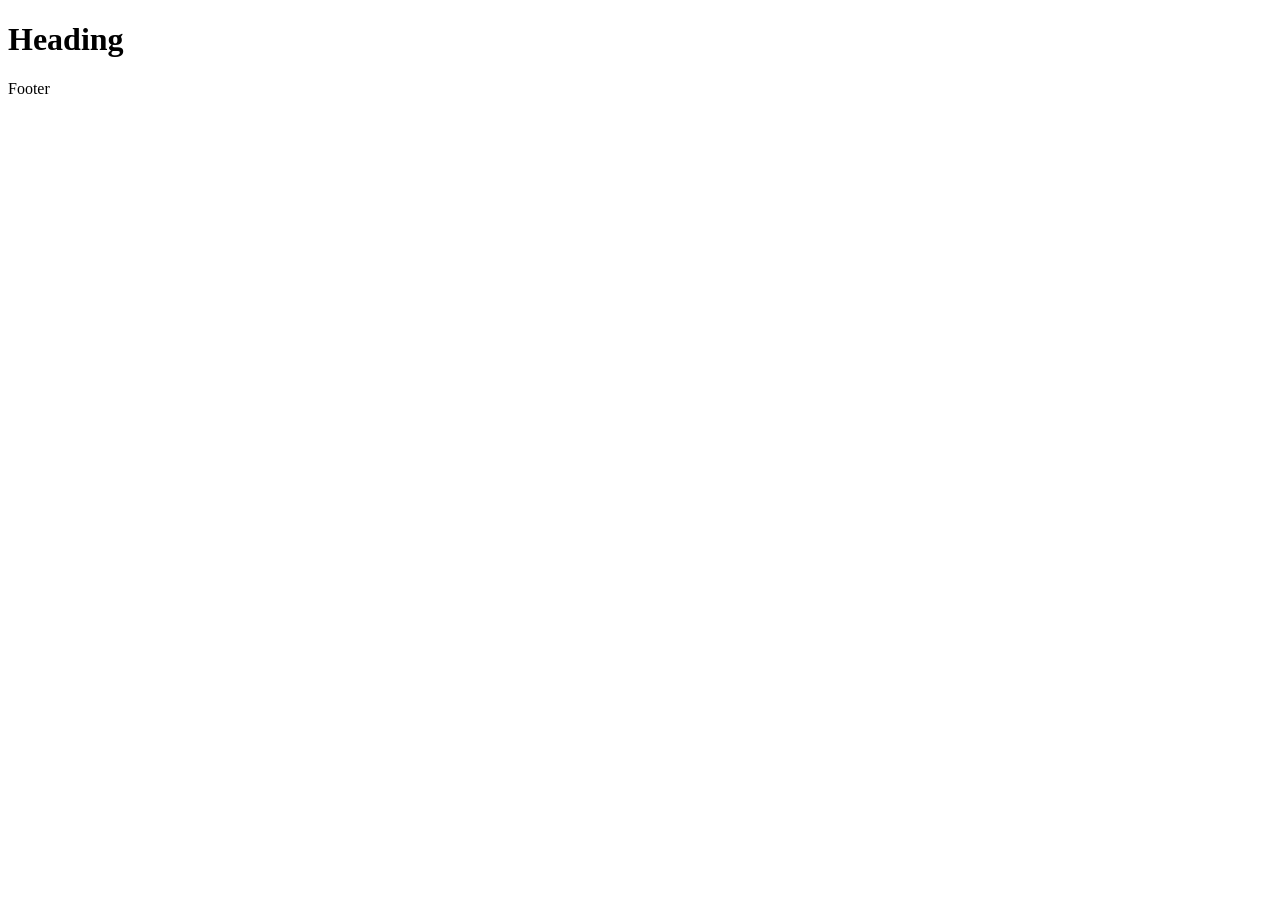
==== index.html @ 829ba76e "Add files via upload" ====
<!DOCTYPE html>
<html lang="en">
<head>
    <meta charset="UTF-8">
    <meta http-equiv="X-UA-Compatible" content="IE=edge">
    <meta name="viewport" content="width=device-width, initial-scale=1.0">

    <title>Document</title>
    <meta name = "description" content="A brief description">
    <meta name="author" content="Your Site Name">

    <!-- Open Graph Protocil for social media-->
    <!--
    <meta property="og:title" content="Page Title">
    <meta property="og:type" content="website">
    <meta property="og:url" content="https://www.mysite">
    <meta property="og:description" content="A brief description">
    <meta property="og:image" content="image.png">
    <meta property="og:locale" content="en_US">
    <meta property="og.site_name" content= "Site Name">
    
    -->

    <!-- Adding icon in the browser -->
    <!-- <link rel="shortcut icon" href="favicon.ico">
    <link rel="shortcut icon" href="favicon.ico" type="image/svg+xml">
    <link rel="apple-touch-icon" href="/apple-touch-icon.png"> -->
    
    <link rel="stylesheet" href="css/style.css">
    


</head>
<body>
    <header>
        <!-- Add website name or logo here -->
    </header>
   
    <nav>
        <!-- Add website navigaation here -->
    </nav>
    <main>
        <!-- Add website main content here -->
        <h1>Heading</h1>
    </main>
    <footer>
        <!-- Add copyright notices and other footer content here  -->
        <p>Footer</p>
    </footer>

    <script src="js/scripts.js"></script>
    
</body>
</html>
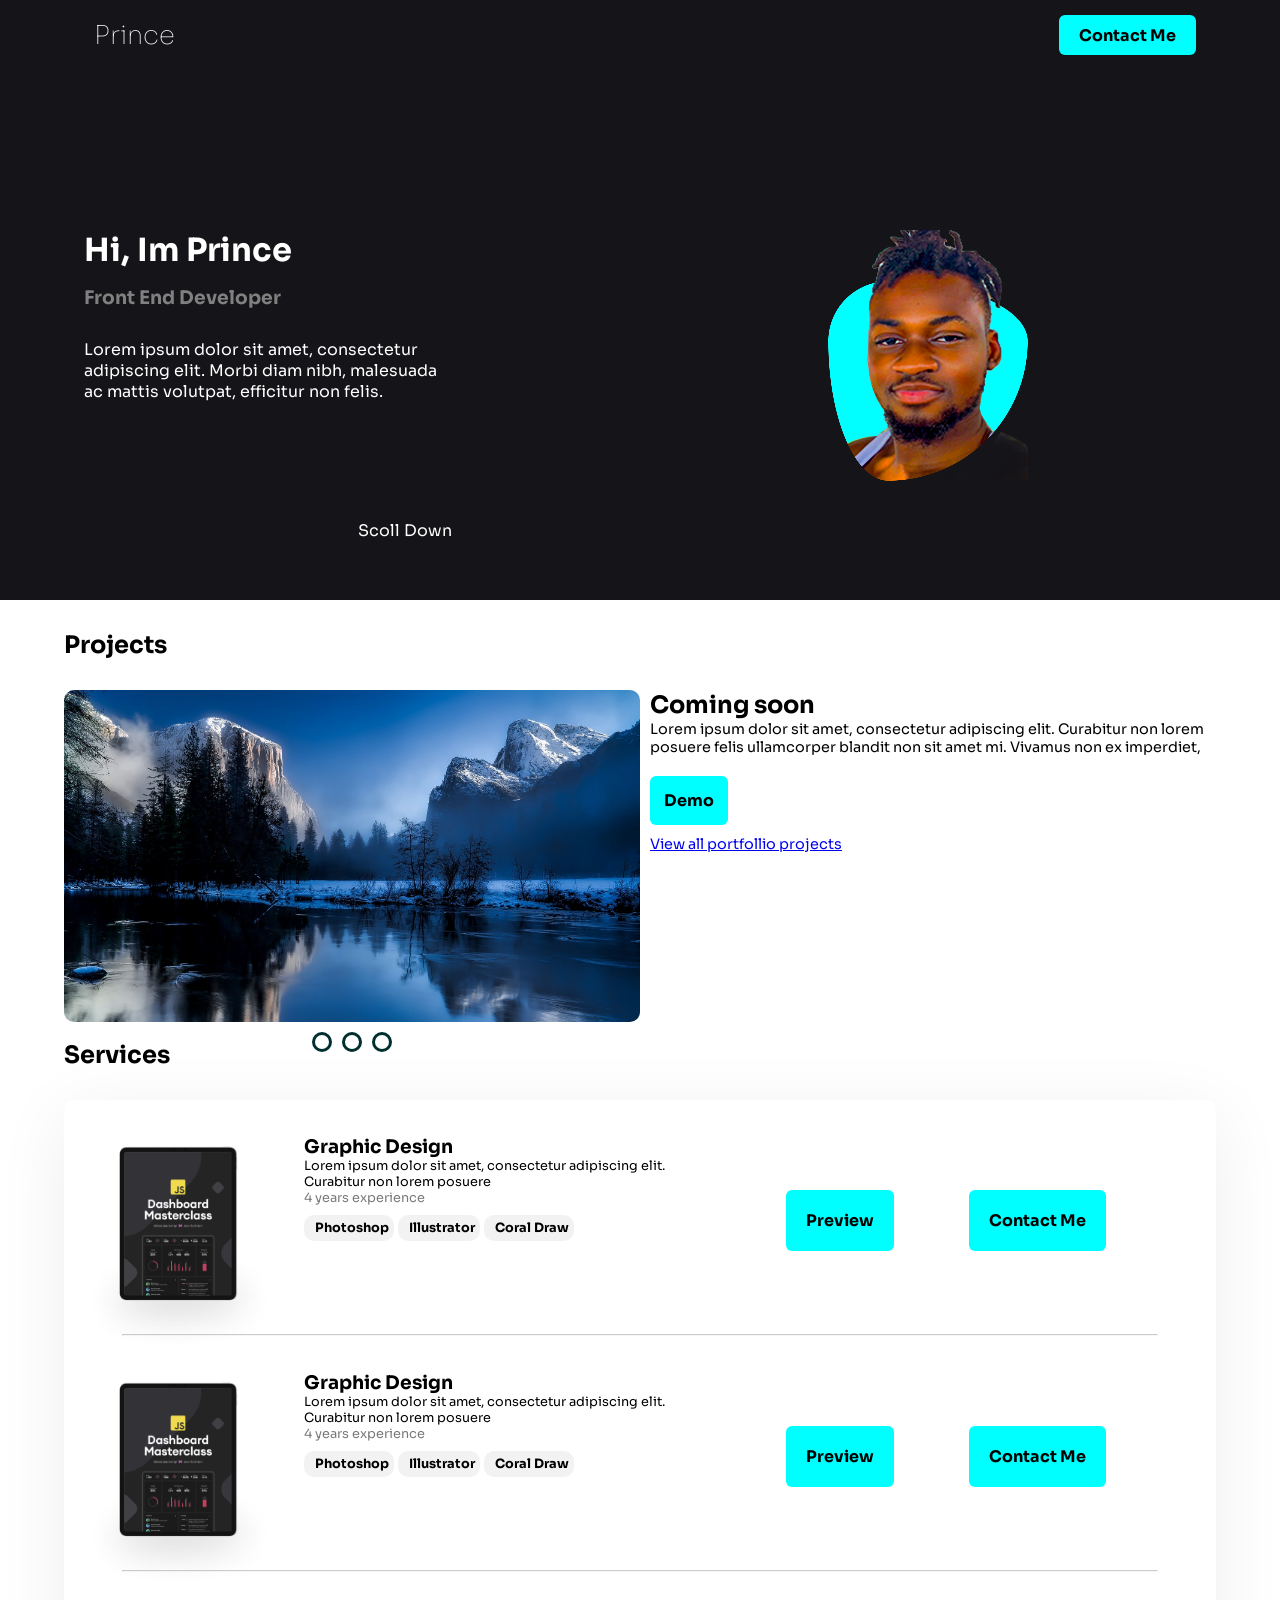
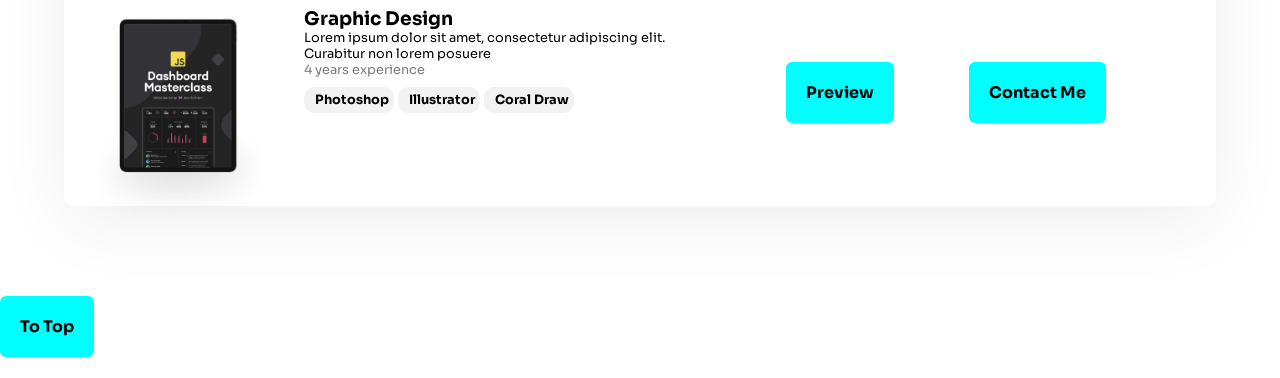
==== commit 994d84c2: "Initial commit" ====
--- a/index.html
+++ b/index.html
@@ -4,11 +4,15 @@
     <meta charset="UTF-8">
     <meta http-equiv="X-UA-Compatible" content="IE=edge">
     <meta name="viewport" content="width=device-width, initial-scale=1.0">
+    <meta name="viewport" content="user-scalable=no, width=device-width, initial-scale=1.0" />
+    <meta name="apple-mobile-web-app-capable" content="yes" />
 
     <title>Document</title>
     <meta name = "description" content="A brief description">
-    <meta name="author" content="Your Site Name">
-
+    <meta name="author" content="Prince Forson">
+    <link rel="stylesheet" href="https://unicons.iconscout.com/release/v4.0.0/css/line.css">
+    <link rel="stylesheet" href="https://cdnjs.cloudflare.com/ajax/libs/animate.css/4.1.1/animate.min.css" />
+    <link rel="stylesheet" href="https://cdn.jsdelivr.net/npm/swiper@8/swiper-bundle.min.css"/>
     <!-- Open Graph Protocil for social media-->
     <!--
     <meta property="og:title" content="Page Title">
@@ -27,28 +31,229 @@
     <link rel="apple-touch-icon" href="/apple-touch-icon.png"> -->
     
     <link rel="stylesheet" href="css/style.css">
+    <link rel="stylesheet" href="css/slides.css">
     
 
 
 </head>
 <body>
+
+    <div class="main-container">
+    <div class="container">
     <header>
         <!-- Add website name or logo here -->
+
+        
+      <div class="header-area">
+
+        <h1 class = "logo">Prince</h1>
+
+        <div class="nav-area">
+        <i class="uil uil-instagram icon"></i>
+        <i class="uil uil-linkedin-alt icon"></i>
+        <i class="uil uil-twitter-alt icon"></i>
+        </div>
+
+        <button >Contact Me</button>
+
+       
+
+      </div>
+      <div class="heading-body">
+      <div class="heading-intro">
+        <h1>Hi, Im Prince</h1>
+        <h3>Front End Developer</h3>
+        
+        <p id="dis">Lorem ipsum dolor sit amet, consectetur</br> adipiscing elit. Morbi diam nibh, malesuada </br>ac mattis volutpat, efficitur non felis.</p>
+            
+    </div>
+
+        <div class="image-container">
+        <div class="heading-image">
+            <img src="img/prince-web.png" alt="" srcset="">
+            
+        </div>
+    </div>
+        </div>
+        <div class="scrol" id="scroll">Scoll Down <i class="uil uil-arrow-down"></i></div>
+    
+
     </header>
+
    
-    <nav>
-        <!-- Add website navigaation here -->
-    </nav>
+  
     <main>
+        <div class="main-area">
+            <h1>Projects</h1>
+
+<!-- firts project item starts here -->
+            <div class="projects-container">
+
+                <div class="left">
+
+                    <!-- slider area -->
+                     
+    <div class="slider">
+        <div class="images">
+            <input type="radio" name="slide" id="img1" checked>
+            <input type="radio" name="slide" id="img2">
+            <input type="radio" name="slide" id="img3">
+        
+
+            <img src="img/1.jpg" class="m1" alt="img1">
+            <img src="img/2.jpg" class="m2" alt="img2">
+            <img src="img/3.jpg" class="m3" alt="img3">
+          
+        </div>
+       
+    </div>
+    <div class="dots">
+        <label for="img1"></label>
+        <label for="img2"></label>
+        <label for="img3"></label>
+  
+    </div>
+    
+                    <!-- slider area -->
+             
+                </div>
+                <div class="right">
+                 <h2>Coming soon</h2>
+                 <p>Lorem ipsum dolor sit amet, consectetur adipiscing elit. Curabitur non lorem posuere felis ullamcorper blandit non sit amet mi. Vivamus non ex imperdiet, </p>
+                 <button >Demo  <i class="uil uil-arrow-right"></i></button>
+               
+                <p id="all"><a href="#">View all portfollio projects</a></p>
+                </div>
+            </div>
+
+            <!-- First ptoject item ends here -->
+
+
+          
+<div class="services"> 
+
+    <h2>Services</h2>
+
+    <div class="desktop-services">
+
+        
+
+        <!-- first service starts here -->
+        <div class="graphic-design graphic-mobile ">
+            <div class="image-design gd"><img src="img/cover-js-course-5.png" alt="" srcset=""></div>
+            <div class="text-info gd">
+                <h3>Graphic Design</h3>
+                <p>Lorem ipsum dolor sit amet, consectetur adipiscing elit.  <br>Curabitur non lorem posuere</p>
+                <p id="four">4 years experience</p>
+                <div class="skills">
+            
+                <span class="round"><i class="uil uil-palette col"></i> Photoshop</span> <span class="round"> <i class="uil uil-palette col"></i>Illustrator</span> <span class="round"> <i class="uil uil-palette col"></i>Coral Draw</span> 
+                
+           
+            </div>
+            
+            
+            </div>
+            <div class="mobile-btn">
+                <div class="priview gd"><button class="btn">Preview</button></div>
+                <div class="contact-me gd"><button class="btn" id="">Contact Me</button></div>
+
+            </div>
+            <div class="priview gd mobile-btns"><button class="btn">Preview</button></div>
+            <div class="contact-me gd mobile-btns"><button class="btn" id="">Contact Me</button></div>
+        </div>
+   
+
+        <!-- first service ends here -->
+        <div class="line-3">
+            <hr>
+          </div>
+
+          <!-- second service starts here -->
+          <div class="graphic-design graphic-mobile ">
+            <div class="image-design gd"><img src="img/cover-js-course-5.png" alt="" srcset=""></div>
+            <div class="text-info gd">
+                <h3>Graphic Design</h3>
+                <p>Lorem ipsum dolor sit amet, consectetur adipiscing elit.  <br>Curabitur non lorem posuere</p>
+                <p id="four">4 years experience</p>
+                <div class="skills">
+            
+                <span class="round"><i class="uil uil-palette col"></i> Photoshop</span> <span class="round"> <i class="uil uil-palette col"></i>Illustrator</span> <span class="round"> <i class="uil uil-palette col"></i>Coral Draw</span> 
+                
+           
+            </div>
+            
+            
+            </div>
+            <div class="mobile-btn">
+                <div class="priview gd"><button class="btn">Preview</button></div>
+                <div class="contact-me gd"><button class="btn" id="">Contact Me</button></div>
+
+            </div>
+            <div class="priview gd mobile-btns"><button class="btn">Preview</button></div>
+            <div class="contact-me gd mobile-btns"><button class="btn" id="">Contact Me</button></div>
+        </div>
+        <!-- second service ends here -->
+        <div class="line-3">
+            <hr>
+          </div>
+          <!-- third service starts here -->
+          <div class="graphic-design graphic-mobile ">
+            <div class="image-design gd"><img src="img/cover-js-course-5.png" alt="" srcset=""></div>
+            <div class="text-info gd">
+                <h3>Graphic Design</h3>
+                <p>Lorem ipsum dolor sit amet, consectetur adipiscing elit.  <br>Curabitur non lorem posuere</p>
+                <p id="four">4 years experience</p>
+                <div class="skills">
+            
+                <span class="round"><i class="uil uil-palette col"></i> Photoshop</span> <span class="round"> <i class="uil uil-palette col"></i>Illustrator</span> <span class="round"> <i class="uil uil-palette col"></i>Coral Draw</span> 
+                
+           
+            </div>
+            
+            
+            </div>
+            <div class="mobile-btn">
+                <div class="priview gd"><button class="btn">Preview</button></div>
+                <div class="contact-me gd"><button class="btn" id="">Contact Me</button></div>
+
+            </div>
+            <div class="priview gd mobile-btns"><button class="btn">Preview</button></div>
+            <div class="contact-me gd mobile-btns"><button class="btn" id="">Contact Me</button></div>
+        </div>
+
+        <!-- second service ends here -->
+    </div>
+    </div>
+    </div>
+</div>
+</div>
+
+<!-- sevices ends here -->
+
+
+
+                </div>
+
+            </div>
+              <!-- slider starts ends -->
+
+        </div>
+    </div>
         <!-- Add website main content here -->
-        <h1>Heading</h1>
+        <button class="btn" id="top">To Top</button> 
     </main>
+   
     <footer>
         <!-- Add copyright notices and other footer content here  -->
         <p>Footer</p>
     </footer>
+</div>
 
     <script src="js/scripts.js"></script>
-    
+    <script src="js/smooth-scrollbar.js"></script>
+  
+    <script src="https://cdn.jsdelivr.net/npm/swiper@8/swiper-bundle.min.js"></script>
+</div>
 </body>
 </html>
--- a/css/style.css
+++ b/css/style.css
@@ -0,0 +1,434 @@
+@import url('https://fonts.googleapis.com/css2?family=Poppins:wght@300&family=Roboto:ital,wght@1,300;1,400&family=Sora:wght@300&display=swap');
+
+*{
+    margin: 0;
+    padding: 0;
+    font-family: 'Sora', sans-serif;
+    box-sizing: border-box;
+
+}
+body{
+    overflow-x: hidden;
+    width: 100%;
+}
+
+.main-container{
+    
+}
+.header-area {
+    display: flex;
+    height:70px;
+    width: 50%;
+    margin: auto;
+    align-items: center;
+    justify-content: space-between;
+    padding-right: 20px;
+    padding-left: 20px;
+   
+
+}
+.icon , .logo{
+    font-size: 26px;
+    padding-left: 10px;
+    color: white;
+    cursor: pointer;
+    font-weight: lighter;
+}
+
+.icon:hover{
+    color: aqua;
+}
+
+.header-area > button{
+    height: 30px;
+}
+
+header{
+ height: 600px;
+ background-color:#151418;
+ position: relative;
+
+}
+
+.scrol,.heading-intro > h1 ,p{
+
+    color: white;
+  
+
+}
+.heading-intro{
+
+   
+   
+    
+padding-left: 20px;
+}
+
+.heading-intro > h3 {
+    padding-top: 16px;
+    color: gray;
+}
+#dis {
+    padding-top:30px;
+}
+.heading-body{
+    display: flex;
+    width: 50%;
+    margin: auto;
+    padding-top: 160px;
+    justify-content:space-between;
+   flex-wrap: wrap;
+}
+
+.heading-image{
+    
+   
+    width: 200px;
+    height: 200px;
+   
+    margin:auto;
+  
+}
+
+.image-container{
+    width:50%;
+   
+
+}
+
+.scrol{
+    width:50%;
+    margin: auto;
+    padding-left: 38px;
+    padding-top: 90px;
+
+}
+
+button{
+    cursor: pointer;
+}
+
+
+
+.main-area{
+
+    padding-top:30px;
+    width: 50%;
+    margin: auto;
+}
+.main-area > h1{
+    padding-bottom: 30px;
+    font-size:1.5rem;
+
+}
+
+.projects-container{
+    display: grid;
+  grid-template-columns: 50% auto;
+    gap: 10px;
+}
+.left{
+
+    height: 300px;
+  
+
+   
+}
+.right p {
+ 
+
+    color: black;
+    font-size:0.9rem;
+  
+
+}
+
+
+button{
+    display: flex;
+    justify-content: center;
+    align-items:center;
+    background-color: aqua;
+    border: 0px;
+    border-radius: 6px;
+    font-size:1rem;
+    font-weight:bolder;
+    
+padding: 20px;
+
+
+}
+.right > button{
+    display: flex;
+    justify-content: center;
+    align-items:center;
+    background-color: aqua;
+    border: 0px;
+    border-radius: 6px;
+    font-size:1rem;
+    font-weight:bolder;
+    
+padding: 14px;
+transition: 0.2s;
+
+}
+.right > p{
+    padding-bottom: 20px;
+}
+
+#all{
+    margin-top: 10px;
+}
+button:hover{
+    background-color: rgb(26, 248, 248);
+
+}
+.services{
+    margin-top: 50px;
+}
+
+#scroll{
+    position: relative;
+    animation: bounce 2s infinite;
+}
+
+@keyframes bounce {
+    0%{
+        transform: translateY(0);
+    }
+    50%{
+        transform: translateY(-30px);
+    }
+
+    100%{
+        transform:translateY(0);
+    }
+}
+
+.desktop-services{
+    margin-top: 30px;
+    background-color: white;
+    display: flex;
+    flex-direction: column;
+ 
+   
+    border-radius: 10px;
+    box-shadow: rgb(238, 238, 238) 0px 15px 72px;
+
+}
+
+.graphic-design, .web-design{
+    display: grid;
+    grid-template-columns: 20% auto 15% auto;
+    gap: 10px;
+   height: 234px;
+   width: 100%;
+}
+.graphic-design img{
+    width: 100%;
+    height: 100%;
+    object-fit: cover;
+
+}
+
+.mobile-btn{
+    display:none;
+}
+.gd > p{
+   color:black;
+   font-size:0.8rem;
+}
+.line-3 hr{
+    opacity:50%;
+    width:90%;
+    margin: auto;
+
+}
+.mobile-mtn{
+   
+}
+.round{
+  
+    font-size: 0.8rem;
+    background-color: rgba(230, 230, 230, 0.527);
+    padding: 5px;
+    border-radius: 10px;
+    font-weight:bolder;
+}
+.col{
+    color: rgb(2, 150, 150);
+    margin-right: 6px;
+}
+.text-info ,.btn{
+    margin-top: 35px;
+}
+.skills{
+    margin-top: 10px;
+    margin-bottom: 20px;
+}
+#four{
+    color:rgba(0, 0, 0, 0.527);
+}
+.btn{
+    margin-top:90px;
+}
+
+
+
+@media (max-width: 1470px){
+
+  
+
+    .heading-body, .main-area{
+        width: 90%;
+        margin: auto;
+      
+
+    }
+    .header-area{
+        width: 90%;
+    }
+
+}
+
+@media (max-width: 850px){
+
+    header{
+        height: 780px;
+
+    }
+
+}
+@media (max-width: 788px){
+
+    *{
+
+        font-family: Poppins;
+
+    }
+
+    .heading-body{
+        display: flex;
+        flex-direction: row;
+        justify-content: center;
+        align-items: center;
+        margin-top: -80px;
+      
+    }
+    .heading-intro{
+        display: flex;
+        flex-direction: column;
+        align-items: center;
+    }
+    .heading-intro h1{
+
+        font-size:3rem;
+
+    }
+
+    .heading-intro h3{
+        margin-top: -20px;
+        font-size: 1.1rem;
+    }
+
+    #dis{
+        font-size: 0.9rem;
+        line-height: 1.2rem;
+        text-align: center;
+        margin-top: -10px;
+    }
+    .image-container{
+        margin-top: 25px;
+        height: 100%;
+    }
+
+
+    #scroll{
+        font-size: 1.4rem;
+    }
+
+    
+    .graphic-design, .web-design{
+       display: none;
+    
+     
+    
+    }
+  .graphic-mobile{
+    height: 100%;
+    background-color: white;
+    padding-bottom: 20px;
+    
+    width: 100%;
+    display: flex;
+    flex-direction: column;
+    align-items: center;
+    margin-bottom: 40px;
+    border-radius: 10px;
+    box-shadow: rgb(238, 238, 238) 0px 15px 72px;
+   
+  }
+  .text-info {
+    margin-top: -50px;
+    line-height: 17px;
+}
+
+.btn{
+    margin-top: 10px;
+}
+.line-3 hr{
+    display:none;
+}
+
+
+.mobile-btns{
+    display: none;
+}
+.mobile-btn{
+    display: flex;
+   gap: 20px;
+}
+.graphic-design img{
+    width: 100%;
+    height: 100%;
+    object-fit: cover;
+
+
+}
+.text-info h3{
+    font-weight: 900px;
+    font-style: bold;;
+    text-align: center;
+    margin-top: -20px;
+    margin-bottom: 15px;
+
+}
+
+button{
+    color:black;
+    font-size: 0.9rem;
+}
+
+.round{
+    font-size:0.6rem;
+ 
+}
+.skills{
+    margin-top: 0px;
+  
+    margin: 10px;
+    gap: 10px;
+    
+    display: flex;
+    justify-content: center;
+}
+.projects-container{
+    display: flex;
+ flex-direction: column;
+
+    gap: 10px;
+}
+}
+
+
+
--- a/css/slides.css
+++ b/css/slides.css
@@ -0,0 +1,61 @@
+.slider{
+   
+ 
+    overflow: hidden;
+    border-radius: 10px;
+    
+}
+
+.images{
+   display:flex;
+    width: 100%;
+  
+    
+
+    
+}
+
+.images img{
+   height: inherit;
+    width: 100%;
+    transition: all 0.15s ease;
+    object-fit: cover;
+    
+}
+
+
+.images input{
+    display: none;
+}
+
+.dots{
+    display: flex;
+    justify-content: center;
+    margin: 5px;
+
+}
+
+.dots label{
+    height: 20px;
+    width: 20px;
+    border-radius: 50%;
+    border: solid rgb(1, 46, 46) 3px;
+    cursor: pointer;
+    transition: all 0.15s ease;
+    margin: 5px;
+}
+
+.dots label:hover{
+    background-color:rgb(1, 65, 65);
+}
+
+#img1:checked ~.m1{
+    margin-left: 0;
+}
+#img2:checked ~.m2{
+    margin-left: -100%;
+}
+#img3:checked ~.m3{
+    margin-left: -200%;
+}
+
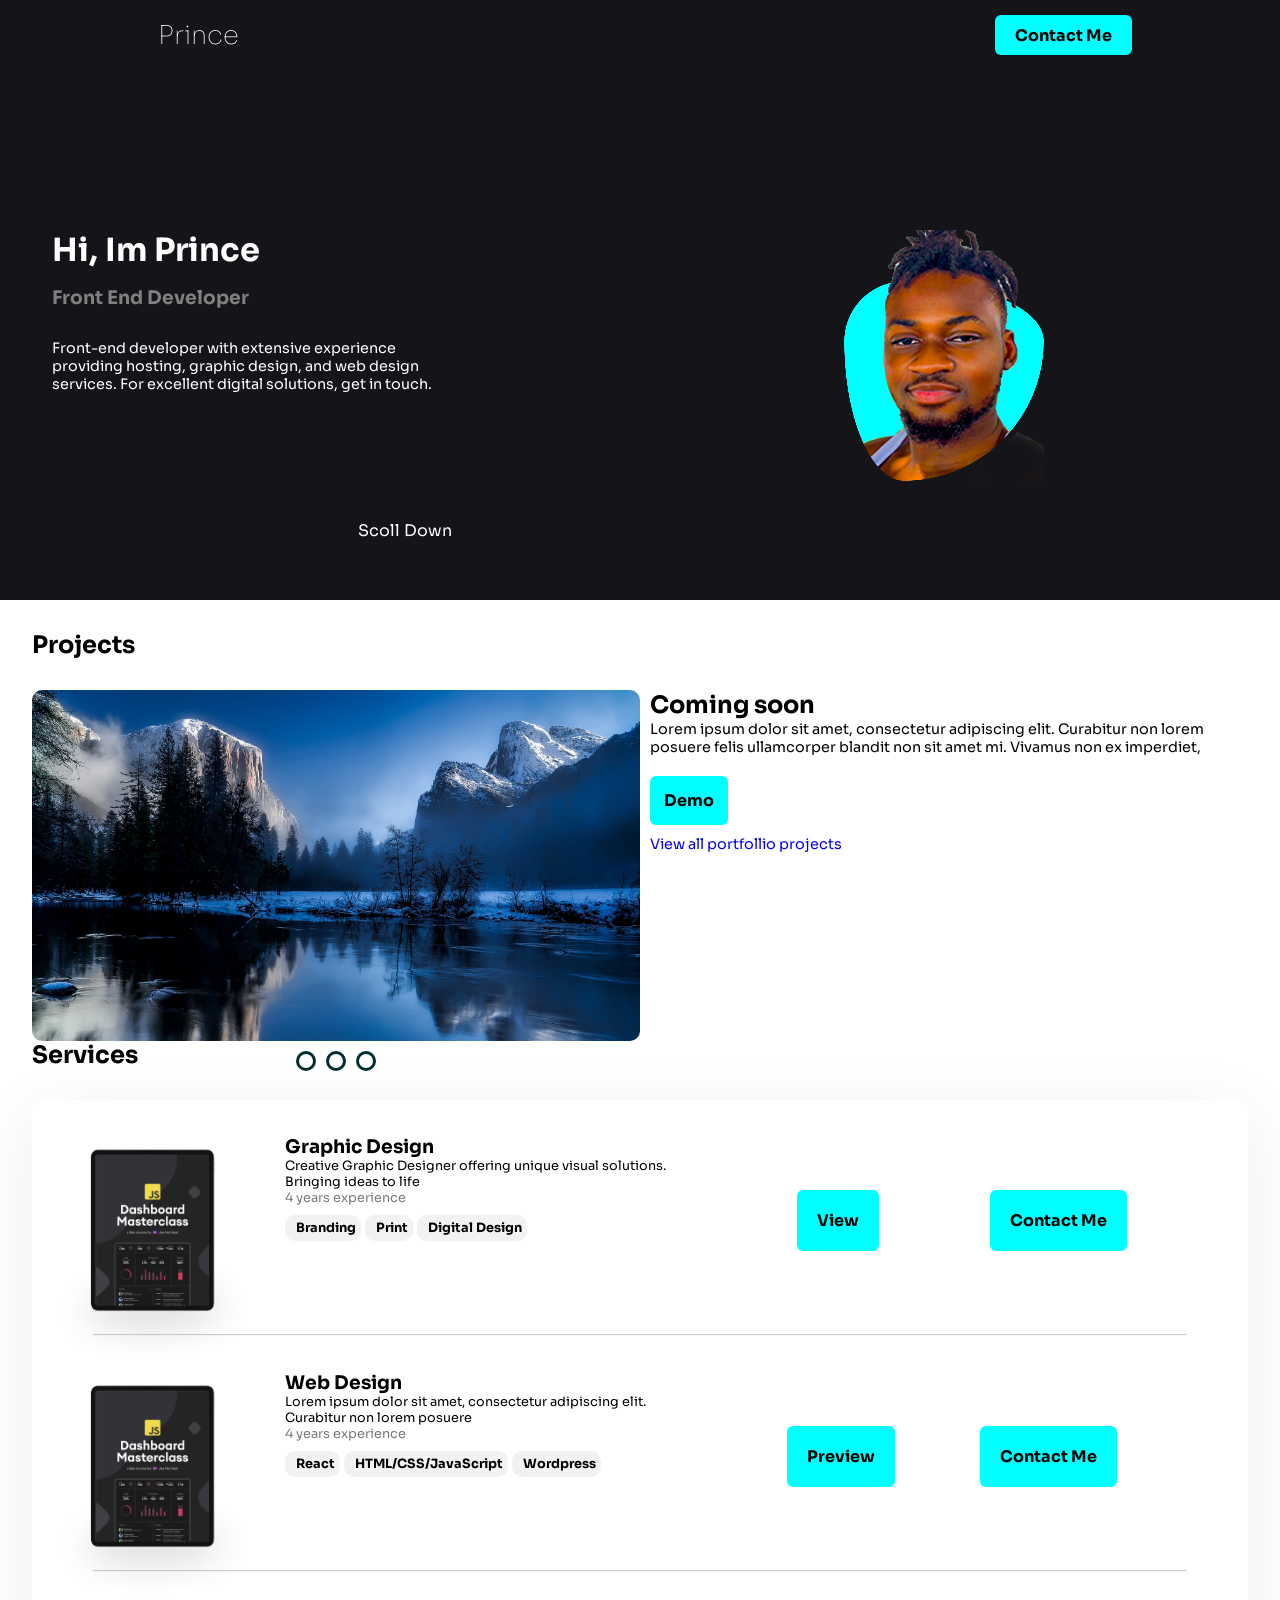
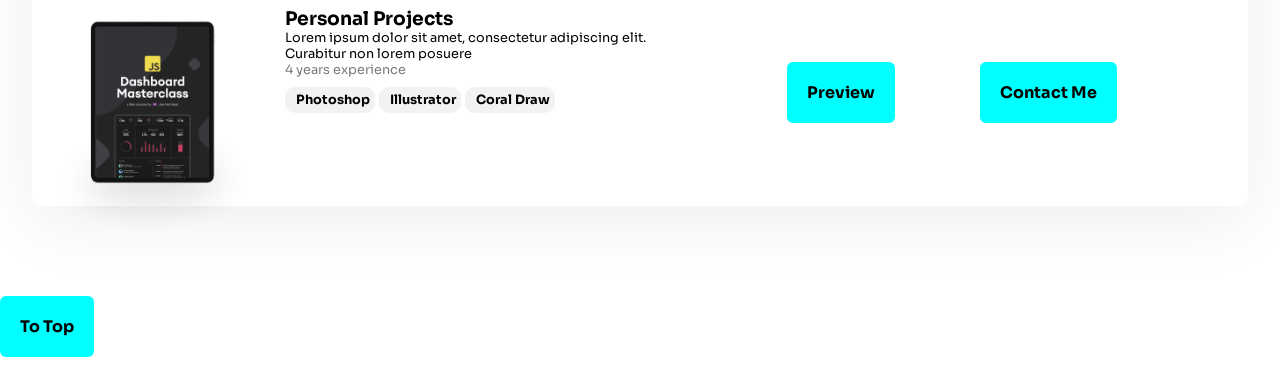
==== commit fb8673c0: "updated files" ====
--- a/index.html
+++ b/index.html
@@ -7,8 +7,8 @@
     <meta name="viewport" content="user-scalable=no, width=device-width, initial-scale=1.0" />
     <meta name="apple-mobile-web-app-capable" content="yes" />
 
-    <title>Document</title>
-    <meta name = "description" content="A brief description">
+    <title>princewebgrap.com|Personal Website</title>
+    <meta name = "description" content="Front-end developer with extensive experience providing professional hosting, graphic design, and web design services. specializing in building intuitive and dynamic websites. For excellent digital solutions, get in touch.">
     <meta name="author" content="Prince Forson">
     <link rel="stylesheet" href="https://unicons.iconscout.com/release/v4.0.0/css/line.css">
     <link rel="stylesheet" href="https://cdnjs.cloudflare.com/ajax/libs/animate.css/4.1.1/animate.min.css" />
@@ -49,9 +49,10 @@
         <h1 class = "logo">Prince</h1>
 
         <div class="nav-area">
-        <i class="uil uil-instagram icon"></i>
-        <i class="uil uil-linkedin-alt icon"></i>
-        <i class="uil uil-twitter-alt icon"></i>
+        
+        <a href="https://www.instagram.com/princewebgraphics/"><i class="uil uil-instagram icon"></i></a>
+        <a href="https://www.linkedin.com/in/prince-forson-86b096232"><i class="uil uil-linkedin-alt icon"></i></a>
+        <a href="https://twitter.com/Gun_Shot12"><i class="uil uil-twitter-alt icon"></i></a>
         </div>
 
         <button >Contact Me</button>
@@ -64,7 +65,7 @@
         <h1>Hi, Im Prince</h1>
         <h3>Front End Developer</h3>
         
-        <p id="dis">Lorem ipsum dolor sit amet, consectetur</br> adipiscing elit. Morbi diam nibh, malesuada </br>ac mattis volutpat, efficitur non felis.</p>
+        <p id="dis">Front-end developer with extensive experience </br>providing hosting, graphic design, and web design </br>services. For excellent digital solutions, get in touch.</p>
             
     </div>
 
@@ -120,7 +121,7 @@
                 <div class="right">
                  <h2>Coming soon</h2>
                  <p>Lorem ipsum dolor sit amet, consectetur adipiscing elit. Curabitur non lorem posuere felis ullamcorper blandit non sit amet mi. Vivamus non ex imperdiet, </p>
-                 <button >Demo  <i class="uil uil-arrow-right"></i></button>
+                 <button class = "demo">Demo  <i class="uil uil-arrow-right"></i></button>
                
                 <p id="all"><a href="#">View all portfollio projects</a></p>
                 </div>
@@ -143,11 +144,11 @@
             <div class="image-design gd"><img src="img/cover-js-course-5.png" alt="" srcset=""></div>
             <div class="text-info gd">
                 <h3>Graphic Design</h3>
-                <p>Lorem ipsum dolor sit amet, consectetur adipiscing elit.  <br>Curabitur non lorem posuere</p>
+                <p>Creative Graphic Designer offering unique visual solutions.  <br>Bringing ideas to life </p>
                 <p id="four">4 years experience</p>
                 <div class="skills">
             
-                <span class="round"><i class="uil uil-palette col"></i> Photoshop</span> <span class="round"> <i class="uil uil-palette col"></i>Illustrator</span> <span class="round"> <i class="uil uil-palette col"></i>Coral Draw</span> 
+                <span class="round"><i class="uil uil-palette col"></i> Branding</span> <span class="round"> <i class="uil uil-palette col"></i>Print</span> <span class="round"> <i class="uil uil-palette col"></i>Digital Design</span> 
                 
            
             </div>
@@ -155,11 +156,11 @@
             
             </div>
             <div class="mobile-btn">
-                <div class="priview gd"><button class="btn">Preview</button></div>
+                <div class="priview gd"><a href="graphics.html"><button class="btn">View</button></a></div>
                 <div class="contact-me gd"><button class="btn" id="">Contact Me</button></div>
 
             </div>
-            <div class="priview gd mobile-btns"><button class="btn">Preview</button></div>
+            <div class="priview gd mobile-btns"><a href="graphics.html"><button class="btn">View</button></a></div>
             <div class="contact-me gd mobile-btns"><button class="btn" id="">Contact Me</button></div>
         </div>
    
@@ -173,12 +174,12 @@
           <div class="graphic-design graphic-mobile ">
             <div class="image-design gd"><img src="img/cover-js-course-5.png" alt="" srcset=""></div>
             <div class="text-info gd">
-                <h3>Graphic Design</h3>
+                <h3>Web Design</h3>
                 <p>Lorem ipsum dolor sit amet, consectetur adipiscing elit.  <br>Curabitur non lorem posuere</p>
                 <p id="four">4 years experience</p>
                 <div class="skills">
             
-                <span class="round"><i class="uil uil-palette col"></i> Photoshop</span> <span class="round"> <i class="uil uil-palette col"></i>Illustrator</span> <span class="round"> <i class="uil uil-palette col"></i>Coral Draw</span> 
+                <span class="round"><i class="uil uil-palette col"></i> React</span> <span class="round"> <i class="uil uil-palette col"></i>HTML/CSS/JavaScript</span> <span class="round"> <i class="uil uil-palette col"></i>Wordpress</span> 
                 
            
             </div>
@@ -201,7 +202,7 @@
           <div class="graphic-design graphic-mobile ">
             <div class="image-design gd"><img src="img/cover-js-course-5.png" alt="" srcset=""></div>
             <div class="text-info gd">
-                <h3>Graphic Design</h3>
+                <h3>Personal Projects</h3>
                 <p>Lorem ipsum dolor sit amet, consectetur adipiscing elit.  <br>Curabitur non lorem posuere</p>
                 <p id="four">4 years experience</p>
                 <div class="skills">
--- a/css/style.css
+++ b/css/style.css
@@ -70,6 +70,8 @@
 }
 #dis {
     padding-top:30px;
+    font-size:0.9rem;
+    
 }
 .heading-body{
     display: flex;
@@ -191,6 +193,9 @@
     position: relative;
     animation: bounce 2s infinite;
 }
+a{
+    text-decoration: none;
+}
 
 @keyframes bounce {
     0%{
@@ -230,6 +235,11 @@
     object-fit: cover;
 
 }
+.graphics-img img{
+    width: 100%;
+    height: 100%;
+    object-fit: fit;
+}
 
 .mobile-btn{
     display:none;
@@ -272,21 +282,26 @@
 .btn{
     margin-top:90px;
 }
-
-
-
-@media (max-width: 1470px){
+#grapics-h1{
+    font-size: 2.6rem;
+    line-height: 2.7rem;
+    text-align: center;
+    font-weight: bolder;
+}
+
+
+@media (max-width: 1740px){
 
   
 
     .heading-body, .main-area{
-        width: 90%;
+        width: 95%;
         margin: auto;
       
 
     }
     .header-area{
-        width: 90%;
+        width: 80%;
     }
 
 }
@@ -297,6 +312,10 @@
         height: 780px;
 
     }
+    .header-area{
+        width: 100%;
+    }
+
 
 }
 @media (max-width: 788px){
@@ -432,3 +451,4 @@
 
 
 
+
